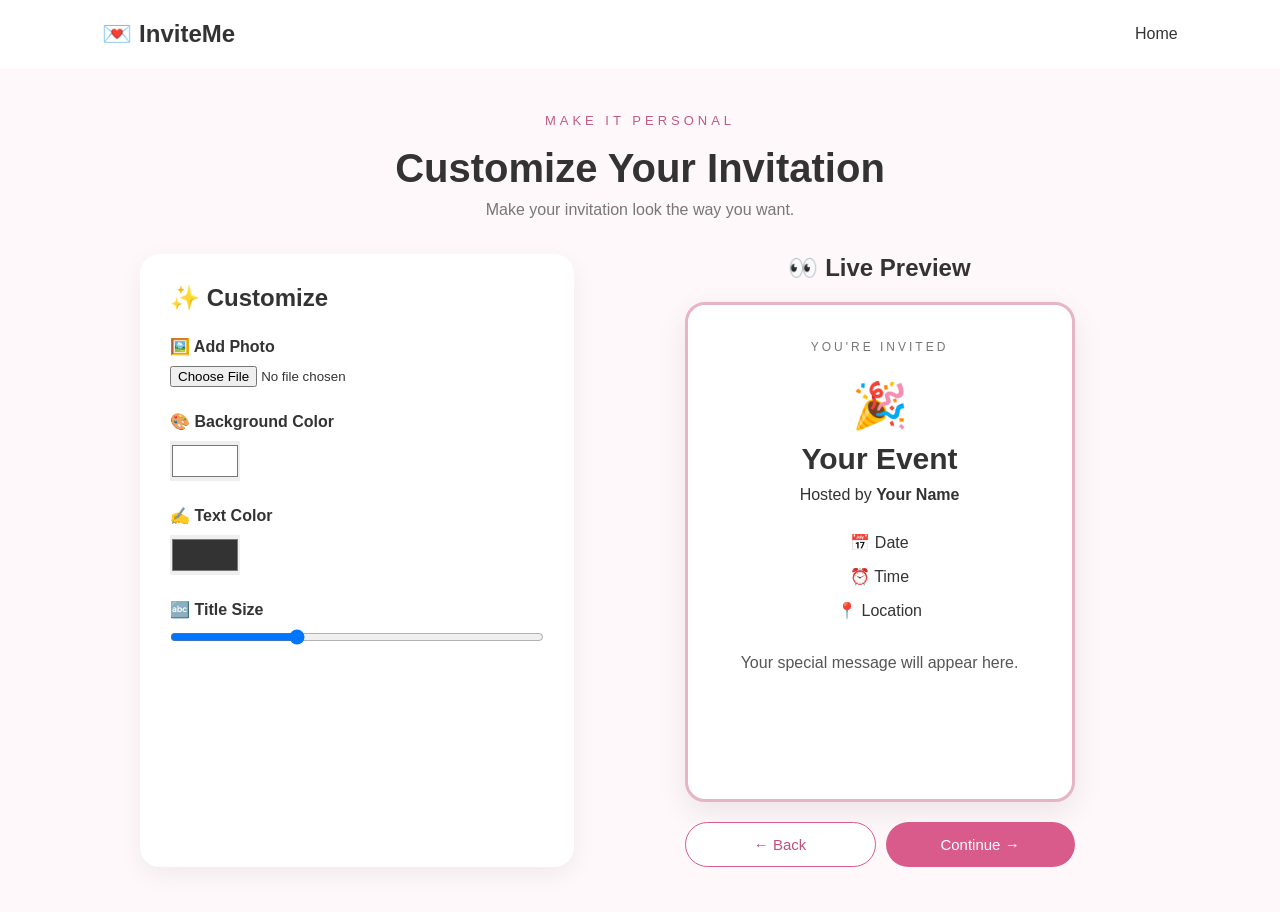
==== customize.html @ b6c83369 "Add files via upload" ====
<!DOCTYPE html>
<html lang="en">

<head>

    <meta charset="UTF-8">

    <meta name="viewport"
          content="width=device-width, initial-scale=1.0">

    <title>Customize - InviteMe</title>

    <link rel="stylesheet" href="style.css">

</head>


<body>


    <!-- =========================
         NAVBAR
    ========================== -->

    <nav class="navbar">

        <div class="logo">
            💌 InviteMe
        </div>

        <div class="nav-links">

            <a href="index.html">
                Home
            </a>

        </div>

    </nav>



    <!-- =========================
         CUSTOMIZE PAGE
    ========================== -->

    <section class="customize-section">


        <div class="customize-header">

            <p class="small-title">
                MAKE IT PERSONAL
            </p>

            <h1>
                Customize Your Invitation
            </h1>

            <p>
                Make your invitation look the way you want.
            </p>

        </div>



        <div class="customize-layout">


            <!-- =====================
                 CUSTOMIZE OPTIONS
            ====================== -->

            <div class="customize-options">


                <h2>
                    ✨ Customize
                </h2>


                <!-- PHOTO -->

                <div class="custom-option">

                    <label>
                        🖼️ Add Photo
                    </label>

                    <input
                        type="file"
                        id="photoInput"
                        accept="image/*">

                </div>



                <!-- BACKGROUND -->

                <div class="custom-option">

                    <label>
                        🎨 Background Color
                    </label>

                    <input
                        type="color"
                        id="backgroundColor"
                        value="#ffffff">

                </div>



                <!-- TEXT COLOR -->

                <div class="custom-option">

                    <label>
                        ✍️ Text Color
                    </label>

                    <input
                        type="color"
                        id="textColor"
                        value="#333333">

                </div>



                <!-- FONT SIZE -->

                <div class="custom-option">

                    <label>
                        🔤 Title Size
                    </label>

                    <input
                        type="range"
                        id="fontSize"
                        min="20"
                        max="50"
                        value="30">

                </div>


            </div>



            <!-- =====================
                 LIVE PREVIEW
            ====================== -->

            <div class="custom-preview">

                <h2>
                    👀 Live Preview
                </h2>


                <div
                    id="customInvitation"
                    class="custom-invitation">


                    <!-- PHOTO -->

                    <img
                        id="customPhoto"
                        class="custom-photo"
                        style="display:none;">


                    <p class="preview-small">
                        YOU'RE INVITED
                    </p>


                    <div
                        id="customIcon"
                        class="preview-icon">

                        🎉

                    </div>


                    <h1 id="customTitle">
                        Your Event
                    </h1>


                    <p>
                        Hosted by
                        <strong id="customHost">
                            Your Name
                        </strong>
                    </p>


                    <div class="custom-details"><p>
                            📅
                            <span id="customDate">
                                Date
                            </span>
                        </p>

                        <p>
                            ⏰
                            <span id="customTime">
                                Time
                            </span>
                        </p>

                        <p>
                            📍
                            <span id="customLocation">
                                Location
                            </span>
                        </p>

                    </div>


                    <p id="customMessage">
                        Your special message
                        will appear here.
                    </p>


                </div>


                <!-- BUTTONS -->

                <div class="custom-buttons">

                    <button
                        class="back-btn"
                        onclick="backToTemplate()">

                        ← Back

                    </button>


                    <button
                        class="continue-btn"
                        onclick="goToPreview()">

                        Continue →

                    </button>

                </div>

            </div>

        </div>

    </section>


    <script src="script.js"></script>

</body>

</html>
---- style.css ----
* {
    margin: 0;
    padding: 0;
    box-sizing: border-box;
}

body {
    font-family: Arial, sans-serif;
    background: #fff8fb;
    color: #333;
}


/* =========================
   NAVBAR
========================= */

.navbar {
    width: 100%;
    padding: 20px 8%;

    display: flex;
    justify-content: space-between;
    align-items: center;

    background: white;

    box-shadow: 0 2px 10px rgba(0, 0, 0, 0.05);
}

.logo {
    font-size: 24px;
    font-weight: bold;
}

.nav-links {
    display: flex;
    gap: 30px;
}

.nav-links a {
    text-decoration: none;
    color: #333;
    font-weight: 500;
}

.nav-links a:hover {
    color: #d85b8b;
}


/* =========================
   HOME
========================= */

.home {
    min-height: calc(100vh - 130px);

    display: flex;
    justify-content: center;
    align-items: center;

    text-align: center;

    padding: 60px 20px;

    background: linear-gradient(
        135deg,
        #fff0f5,
        #f8edff
    );
}

.home-content {
    max-width: 750px;
}

.home-icon {
    font-size: 70px;
    margin-bottom: 15px;
}

.small-title {
    font-size: 13px;
    letter-spacing: 4px;
    color: #c15a82;
    margin-bottom: 18px;
}

.home h1 {
    font-size: 52px;
    line-height: 1.2;
    margin-bottom: 25px;
}

.home-description {
    font-size: 18px;
    color: #666;

    line-height: 1.6;

    margin-bottom: 35px;
}


/* =========================
   BUTTON
========================= */

.primary-btn {
    border: none;

    padding: 15px 32px;

    border-radius: 30px;

    background: #d85b8b;
    color: white;

    font-size: 16px;
    font-weight: bold;

    cursor: pointer;

    transition: 0.3s;
}

.primary-btn:hover {
    background: #bd4775;
    transform: translateY(-2px);
}


/* =========================
   FOOTER
========================= */

footer {
    padding: 20px;

    text-align: center;

    background: #333;
    color: white;

    font-size: 14px;
}

footer p {
    margin: 4px;
}


/* =========================
   MOBILE
========================= */

@media (max-width: 600px) {

    .navbar {
        padding: 15px 5%;
    }

    .logo {
        font-size: 20px;
    }

    .nav-links {
        gap: 12px;
    }

    .nav-links a {
        font-size: 14px;
    }

    .home h1 {
        font-size: 36px;
    }

    .home-description {
        font-size: 16px;
    }

    .home-icon {
        font-size: 55px;
    }
}/* =========================
   EVENT PAGE
========================= */

.event-section {
    min-height: calc(100vh - 80px);

    padding: 60px 8%;

    text-align: center;

    background: #fff8fb;
}

.event-header {
    margin-bottom: 45px;
}

.event-header h1 {
    font-size: 42px;
    margin-bottom: 12px;
}

.event-header > p:last-child {
    color: #777;
    font-size: 17px;
}


/* EVENT CARDS */

.event-container {
    max-width: 850px;

    margin: 0 auto 35px;

    display: grid;

    grid-template-columns:
        repeat(3, 1fr);

    gap: 22px;
}


.event-card {
    padding: 35px 20px;

    background: white;

    border-radius: 18px;

    border: 1px solid #f1dce5;

    box-shadow:
        0 5px 20px
        rgba(0, 0, 0, 0.06);

    cursor: pointer;

    transition: 0.3s;
}


.event-card:hover {
    transform: translateY(-6px);

    border-color: #d85b8b;

    box-shadow:
        0 10px 25px
        rgba(216, 91, 139, 0.15);
}


.event-icon {
    font-size: 45px;

    margin-bottom: 18px;
}


.event-card h3 {
    font-size: 20px;

    margin-bottom: 8px;
}


.event-card p {
    color: #777;

    font-size: 14px;
}


/* BACK BUTTON */

.back-btn {
    padding: 12px 25px;

    border: 1px solid #d85b8b;

    background: white;

    color: #c34f7d;

    border-radius: 25px;

    font-size: 15px;

    cursor: pointer;
}


.back-btn:hover {
    background: #d85b8b;

    color: white;
}


/* EVENT PAGE MOBILE */

@media (max-width: 700px) {

    .event-container {
        grid-template-columns:
            repeat(2, 1fr);
    }

    .event-header h1 {
        font-size: 32px;
    }

}


@media (max-width: 450px) {

    .event-container {
        grid-template-columns: 1fr;
    }

}/* =========================
   INFORMATION PAGE
========================= */

.information-section {

    min-height: calc(100vh - 80px);

    padding: 55px 20px;

    background: #fff8fb;

}


.information-header {

    text-align: center;

    margin-bottom: 30px;

}


.information-icon {

    font-size: 42px;

    margin-bottom: 10px;

}


.information-header h1 {

    font-size: 38px;

    margin: 10px 0;

}


.information-header p {

    color: #777;

}


.information-card {

    width: 100%;

    max-width: 620px;

    margin: auto;

    padding: 35px;

    background: white;

    border-radius: 20px;

    box-shadow:
        0 8px 30px
        rgba(0,0,0,0.08);

}


.selected-event {

    padding: 12px 15px;

    margin-bottom: 25px;

    background: #fff0f5;

    border-radius: 10px;

    color: #777;

}


.selected-event strong {

    color: #c34f7d;

}


/* FORM */

.form-group {

    margin-bottom: 20px;

}


.form-group label {

    display: block;

    margin-bottom: 8px;

    font-weight: 600;

}


.form-group input,

.form-group textarea {

    width: 100%;

    padding: 13px 15px;

    border: 1px solid #ddd;

    border-radius: 10px;

    font-size: 15px;

    box-sizing: border-box;

    outline: none;

    font-family: inherit;

}


.form-group input:focus,

.form-group textarea:focus {

    border-color: #d85b8b;

}


.form-group textarea {

    resize: vertical;

}


/* BUTTONS */

.information-buttons {

    display: flex;

    gap: 15px;

    margin-top: 30px;

}


.information-buttons button {

    flex: 1;

    padding: 13px;

    border-radius: 25px;

    font-size: 15px;

    cursor: pointer;

}


.information-buttons .back-btn {

    background: white;

    border: 1px solid #d85b8b;

    color: #c34f7d;

}


.information-buttons .continue-btn {

    border: none;

    background: #d85b8b;

    color: white;

}


.information-buttons .back-btn:hover {

    background: #d85b8b;

    color: white;

}


.information-buttons .continue-btn:hover {

    background: #bd4674;

}


/* MOBILE */

@media (max-width: 600px) {

    .information-header h1 {

        font-size: 30px;

    }


    .information-card {

        padding: 25px;

    }


    .information-buttons {

        flex-direction: column;

    }

}/* =========================
   TEMPLATE PAGE
========================= */

.template-section {
    min-height: calc(100vh - 80px);
    padding: 45px 7%;
    background: #fff8fb;
}

.template-header {
    text-align: center;
    margin-bottom: 35px;
}

.template-header h1 {
    font-size: 40px;
    margin: 10px 0;
}

.template-header p:last-child {
    color: #777;
}


/* LAYOUT */

.template-layout {
    max-width: 1000px;
    margin: auto;

    display: grid;

    grid-template-columns:
        1fr 1.2fr;

    gap: 45px;
}


/* TEMPLATES */

.templates h2,
.preview-area h2 {
    margin-bottom: 20px;
}

.template-option {
    background: white;

    padding: 18px;

    margin-bottom: 15px;

    border-radius: 15px;

    border: 1px solid #eee;

    text-align: center;

    cursor: pointer;

    transition: 0.3s;
}

.template-option:hover {
    transform: translateY(-3px);
}

.template-option.active {
    border: 2px solid #d85b8b;

    background: #fff5f8;
}

.template-icon {
    font-size: 30px;
}

.template-option h3 {
    margin: 7px 0;
}

.template-option p {
    color: #777;

    font-size: 13px;
}


/* PREVIEW */

.preview-area {
    text-align: center;
}

.invitation-card {
    max-width: 390px;

    min-height: 470px;

    margin: auto;

    padding: 45px 30px;

    box-sizing: border-box;

    background: white;

    border-radius: 20px;

    border: 3px solid #e7b3c7;

    box-shadow:
        0 10px 30px
        rgba(0,0,0,0.08);

    transition: 0.3s;
}


.preview-small {
    letter-spacing: 3px;

    font-size: 12px;

    color: #777;
}


.preview-icon {
    font-size: 45px;

    margin: 25px 0 10px;
}


#previewTitle {
    font-size: 30px;

    margin: 10px 0;
}


.preview-host {
    font-size: 16px;
}


.preview-details {
    margin: 25px 0;

    line-height: 1.8;
}


.preview-details p {
    margin: 5px;
}


.preview-message {
    margin-top: 30px;

    line-height: 1.6;

    color: #555;
}


/* TEMPLATE STYLES */

.invitation-card.floral {
    border-color: #e7a9c1;
}

.invitation-card.floral #previewTitle {
    color: #c34f7d;
}


.invitation-card.elegant {
    border-color: #c9b37e;
}

.invitation-card.elegant #previewTitle {
    color: #8b6f32;
}


.invitation-card.cute {
    border-color: #ef9fbd;
}

.invitation-card.cute #previewTitle {
    color: #e75b91;
}


.invitation-card.modern {
    background: #202020;

    color: white;

    border-color: #555;
}

.invitation-card.modern .preview-message {
    color: #ddd;
}


.invitation-card.minimal {
    border-color: #ddd;
}

.invitation-card.minimal #previewTitle {
    color: #333;
}


/* BUTTONS */

.template-buttons {
    max-width: 390px;

    margin: 20px auto 0;

    display: flex;

    flex-direction: column;

    gap: 10px;
}


.template-buttons button {
    width: 100%;

    padding: 13px;

    border-radius: 25px;

    cursor: pointer;

    font-size: 15px;
}


.template-buttons .continue-btn {
    border: none;

    background: #d85b8b;

    color: white;
}


.template-buttons .back-btn {
    background: white;

    border: 1px solid #d85b8b;

    color: #c34f7d;
}


/* MOBILE */

@media (max-width: 750px) {

    .template-layout {
        grid-template-columns: 1fr;
    }

    .template-header h1 {
        font-size: 32px;
    }

}/* =========================
   CUSTOMIZE PAGE
========================= */

.customize-section {

    min-height: calc(100vh - 80px);

    padding: 45px 7%;

    background: #fff8fb;

}


.customize-header {

    text-align: center;

    margin-bottom: 35px;

}


.customize-header h1 {

    font-size: 40px;

    margin: 10px 0;

}


.customize-header p:last-child {

    color: #777;

}


/* LAYOUT */

.customize-layout {

    max-width: 1000px;

    margin: auto;

    display: grid;

    grid-template-columns:
        1fr 1.2fr;

    gap: 45px;

}


/* OPTIONS */

.customize-options {

    background: white;

    padding: 30px;

    border-radius: 20px;

    box-shadow:
        0 8px 25px
        rgba(0,0,0,0.06);

}


.customize-options h2 {

    margin-bottom: 25px;

}


.custom-option {

    margin-bottom: 25px;

}


.custom-option label {

    display: block;

    font-weight: 600;

    margin-bottom: 10px;

}


.custom-option input[type="file"] {

    width: 100%;

}


.custom-option input[type="color"] {

    width: 70px;

    height: 40px;

    border: none;

    cursor: pointer;

}


.custom-option input[type="range"] {

    width: 100%;

    cursor: pointer;

}


/* PREVIEW */

.custom-preview {

    text-align: center;

}


.custom-preview h2 {

    margin-bottom: 20px;

}


.custom-invitation {

    max-width: 390px;

    min-height: 500px;

    margin: auto;

    padding: 35px 30px;

    background: white;

    border: 3px solid #e7b3c7;

    border-radius: 20px;

    box-shadow:
        0 10px 30px
        rgba(0,0,0,0.08);

    transition: 0.3s;

}


.custom-photo {

    width: 120px;

    height: 120px;

    object-fit: cover;

    margin-bottom: 20px;

    border-radius: 10px;

}


#customTitle {

    font-size: 30px;

    margin: 10px 0;

}


.custom-details {

    margin: 25px 0;

    line-height: 1.8;

}


.custom-details p {

    margin: 5px;

}


#customMessage {

    margin-top: 25px;

    line-height: 1.6;

    color: #555;

}


/* BUTTONS */

.custom-buttons {

    max-width: 390px;

    margin: 20px auto 0;

    display: flex;

    gap: 10px;

}


.custom-buttons button {

    flex: 1;

    padding: 13px;

    border-radius: 25px;

    cursor: pointer;

    font-size: 15px;

}


.custom-buttons .continue-btn {

    border: none;

    background: #d85b8b;

    color: white;

}


.custom-buttons .back-btn {

    background: white;

    border: 1px solid #d85b8b;

    color: #c34f7d;

}


/* MOBILE */

@media (max-width: 750px) {

    .customize-layout {

        grid-template-columns: 1fr;

    }


    .customize-header h1 {

        font-size: 32px;

    }

}/* =========================
   FINAL PREVIEW
========================= */

.final-preview-section {

    min-height: calc(100vh - 80px);

    padding: 45px 20px;

    background: #fff8fb;

    text-align: center;

}


.final-header {

    margin-bottom: 30px;

}


.final-header h1 {

    font-size: 40px;

    margin: 10px 0;

}


.final-header p:last-child {

    color: #777;

}


/* =========================
   FINAL INVITATION
========================= */

.final-invitation {

    width: 100%;

    max-width: 430px;

    min-height: 560px;

    margin: auto;

    padding: 40px 30px;

    background: white;

    border: 3px solid #e7b3c7;

    border-radius: 20px;

    box-shadow:
        0 12px 35px
        rgba(0, 0, 0, 0.1);

    box-sizing: border-box;

}


.final-photo {

    width: 130px;

    height: 130px;

    object-fit: cover;

    border-radius: 10px;

    margin-bottom: 20px;

}


.final-small {

    font-size: 12px;

    letter-spacing: 3px;

    color: #777;

}


.final-icon {

    font-size: 50px;

    margin: 25px 0 10px;

}


#finalTitle {

    font-size: 32px;

    margin: 10px 0;

}


.final-host {

    font-size: 16px;

}


.final-details {

    margin: 30px 0;

    line-height: 1.8;

}


.final-details p {

    margin: 7px;

}


.final-message {

    margin-top: 30px;

    line-height: 1.7;

    color: #555;

}


/* =========================
   BUTTONS
========================= */

.final-buttons {

    max-width: 430px;

    margin: 25px auto 0;

    display: flex;

    gap: 12px;

}


.final-buttons button {

    flex: 1;

    padding: 14px;

    border-radius: 25px;

    font-size: 15px;

    cursor: pointer;

}


.final-buttons .back-btn {

    background: white;

    border: 1px solid #d85b8b;

    color: #c34f7d;

}


.final-buttons .share-btn {

    border: none;

    background: #d85b8b;

    color: white;

}


.final-buttons .back-btn:hover {

    background: #d85b8b;

    color: white;

}


.final-buttons .share-btn:hover {

    background: #bd4674;

}


/* =========================
   MOBILE
========================= */

@media (max-width: 500px) {

    .final-header h1 {

        font-size: 32px;

    }


    .final-invitation {

        padding: 30px 20px;

    }


    .final-buttons {

        flex-direction: column;

    }

}/* =========================
   SHARE PAGE
========================= */

.share-section {

    min-height: calc(100vh - 80px);

    display: flex;

    justify-content: center;

    align-items: center;

    padding: 40px 20px;

    background: #fff8fb;
}


.share-card {

    width: 100%;

    max-width: 600px;

    background: white;

    padding: 45px 35px;

    border-radius: 25px;

    text-align: center;

    box-shadow:
        0 12px 35px
        rgba(0, 0, 0, 0.08);

}


.share-icon {

    font-size: 55px;

    margin-bottom: 15px;
}


.share-card h1 {

    font-size: 36px;

    margin: 10px 0;

}


.share-card > p {

    color: #777;

    line-height: 1.6;
}


/* LINK BOX */

.share-link-box {

    display: flex;

    gap: 10px;

    margin-top: 30px;
}


.share-link-box input {

    flex: 1;

    padding: 13px;

    border: 1px solid #ddd;

    border-radius: 10px;

    font-size: 14px;

    background: #fafafa;
}


.share-link-box button {

    padding: 13px 20px;

    border: none;

    border-radius: 10px;

    background: #d85b8b;

    color: white;

    cursor: pointer;
}


.share-link-box button:hover {

    background: #bd4674;
}


.copy-message {

    min-height: 20px;

    color: #d85b8b !important;

    font-size: 14px;

}


/* BUTTONS */

.share-buttons {

    display: flex;

    gap: 12px;

    margin-top: 25px;
}


.share-buttons button {

    flex: 1;

    padding: 13px;

    border-radius: 25px;

    cursor: pointer;

    font-size: 15px;
}


.share-buttons .back-btn {

    background: white;

    border: 1px solid #d85b8b;

    color: #c34f7d;
}


.share-buttons .home-btn {

    border: none;

    background: #d85b8b;

    color: white;
}


/* MOBILE */

@media (max-width: 600px) {

    .share-card {

        padding: 35px 20px;

    }


    .share-card h1 {

        font-size: 30px;

    }


    .share-link-box {

        flex-direction: column;

    }


    .share-buttons {

        flex-direction: column;

    }

}
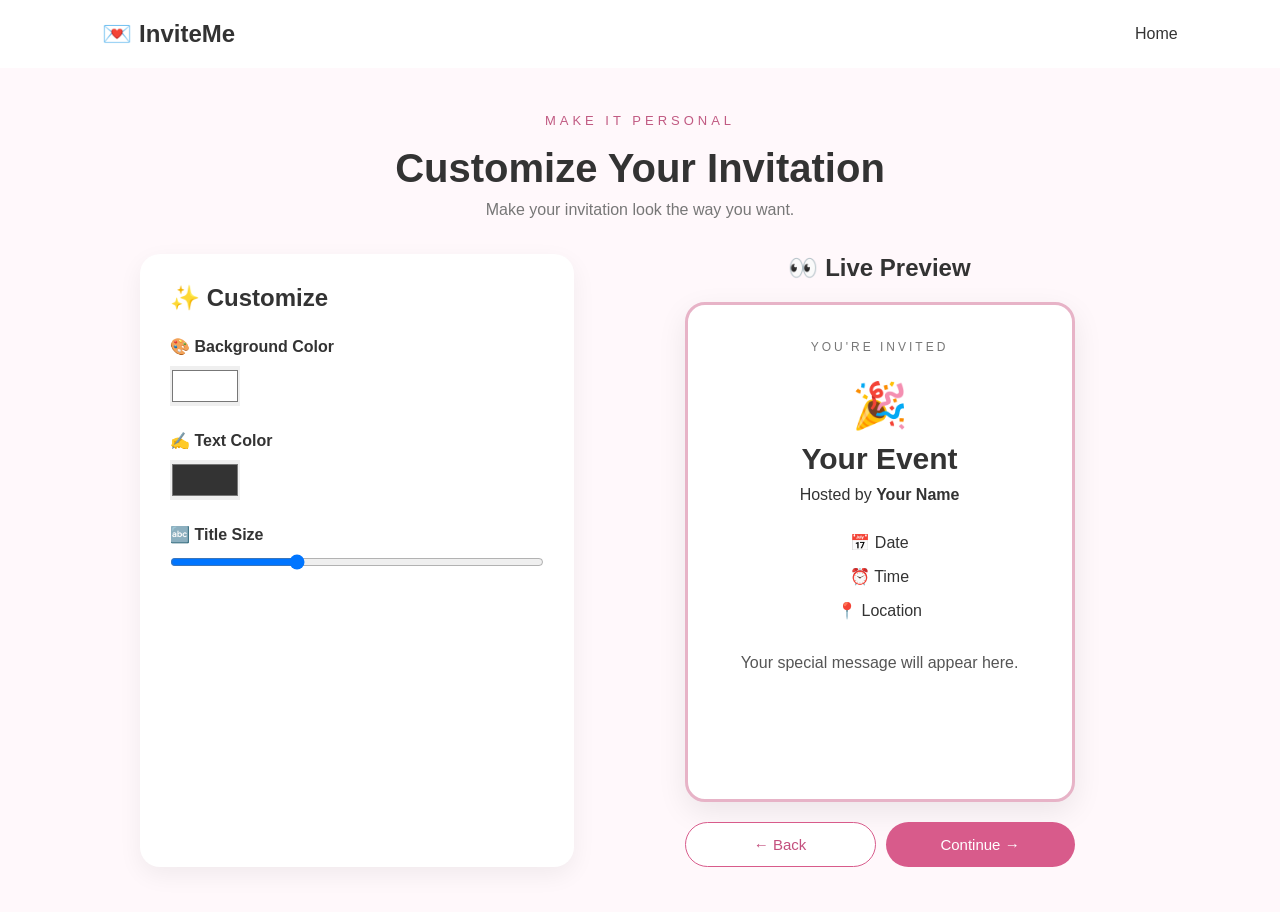
==== commit e6b85c77: "Update customize.html" ====
--- a/customize.html
+++ b/customize.html
@@ -80,22 +80,7 @@
                 </h2>
 
 
-                <!-- PHOTO -->
-
-                <div class="custom-option">
-
-                    <label>
-                        🖼️ Add Photo
-                    </label>
-
-                    <input
-                        type="file"
-                        id="photoInput"
-                        accept="image/*">
-
-                </div>
-
-
+             
 
                 <!-- BACKGROUND -->
 
@@ -169,13 +154,7 @@
                     class="custom-invitation">
 
 
-                    <!-- PHOTO -->
-
-                    <img
-                        id="customPhoto"
-                        class="custom-photo"
-                        style="display:none;">
-
+                   
 
                     <p class="preview-small">
                         YOU'RE INVITED
@@ -271,4 +250,4 @@
 
 </body>
 
-</html>+</html>
--- a/style.css
+++ b/style.css
@@ -1587,4 +1587,236 @@
 
     }
 
-}+}
+/* =========================
+   GUEST INVITATION
+========================= */
+
+.guest-invitation-section {
+
+    min-height: 100vh;
+
+    display: flex;
+
+    justify-content: center;
+
+    align-items: center;
+
+    padding: 40px 20px;
+
+    background: #fff8fb;
+
+}
+
+
+.guest-invitation {
+
+    width: 100%;
+
+    max-width: 430px;
+
+    min-height: 560px;
+
+    padding: 40px 30px;
+
+    background: white;
+
+    border: 3px solid #e7b3c7;
+
+    border-radius: 20px;
+
+    box-shadow:
+        0 12px 35px
+        rgba(0, 0, 0, 0.1);
+
+    text-align: center;
+
+}
+
+
+/* PHOTO */
+
+.guest-photo {
+
+    width: 130px;
+
+    height: 130px;
+
+    object-fit: cover;
+
+    border-radius: 10px;
+
+    margin-bottom: 20px;
+
+}
+
+
+/* SMALL TEXT */
+
+.guest-small {
+
+    font-size: 12px;
+
+    letter-spacing: 3px;
+
+    color: #777;
+
+}
+
+
+/* ICON */
+
+.guest-icon {
+
+    font-size: 50px;
+
+    margin: 25px 0 10px;
+
+}
+
+
+/* TITLE */
+
+#guestTitle {
+
+    font-size: 32px;
+
+    margin: 10px 0;
+
+}
+
+
+/* HOST */
+
+.guest-host {
+
+    font-size: 16px;
+
+}
+
+
+/* DETAILS */
+
+.guest-details {
+
+    margin: 30px 0;
+
+    line-height: 1.8;
+
+}
+
+
+.guest-details p {
+
+    margin: 7px;
+
+}
+
+
+/* MESSAGE */
+
+.guest-message {
+
+    margin-top: 30px;
+
+    line-height: 1.7;
+
+    color: #555;
+
+}
+
+
+/* TEMPLATE STYLES */
+
+.guest-invitation.floral {
+
+    border-color: #e7a9c1;
+
+}
+
+
+.guest-invitation.floral #guestTitle {
+
+    color: #c34f7d;
+
+}
+
+
+.guest-invitation.elegant {
+
+    border-color: #c9b37e;
+
+}
+
+
+.guest-invitation.elegant #guestTitle {
+
+    color: #8b6f32;
+
+}
+
+
+.guest-invitation.cute {
+
+    border-color: #ef9fbd;
+
+}
+
+
+.guest-invitation.cute #guestTitle {
+
+    color: #e75b91;
+
+}
+
+
+.guest-invitation.modern {
+
+    background: #202020;
+
+    color: white;
+
+    border-color: #555;
+
+}
+
+
+.guest-invitation.modern .guest-message {
+
+    color: #ddd;
+
+}
+
+
+.guest-invitation.minimal {
+
+    border-color: #ddd;
+
+}
+
+
+.guest-invitation.minimal #guestTitle {
+
+    color: #333;
+
+}
+
+
+/* MOBILE */
+
+@media (max-width: 500px) {
+
+    .guest-invitation {
+
+        padding: 30px 20px;
+
+    }
+
+
+    #guestTitle {
+
+        font-size: 28px;
+
+    }
+
+}
